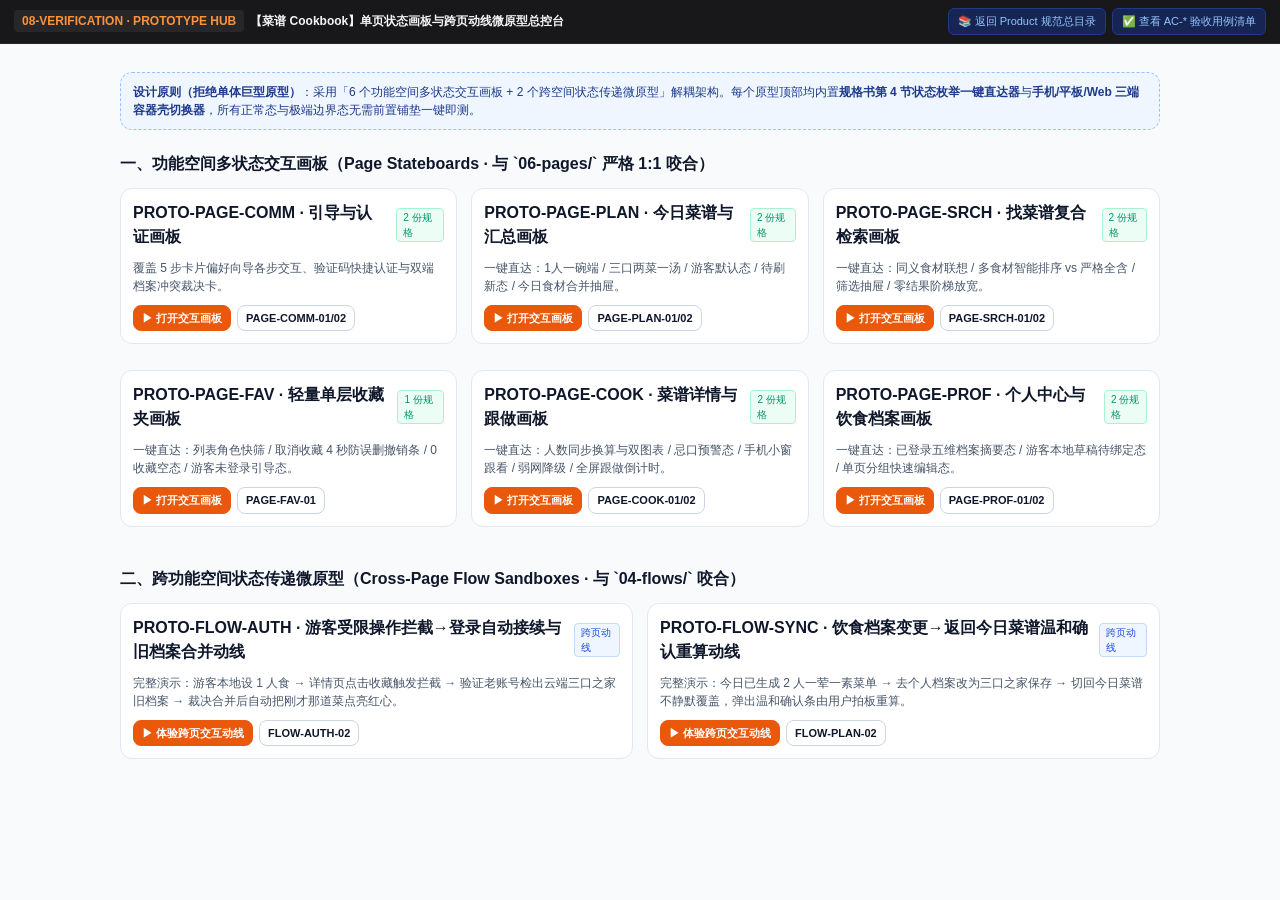
==== Product/spec/08-verification/prototypes/index.html @ 2d3c5433 "feat: impl product meta and spec separate" ====
<!DOCTYPE html>
<html lang="zh-CN">
<head>
  <meta charset="UTF-8" />
  <meta name="viewport" content="width=device-width, initial-scale=1.0" />
  <title>菜谱 Cookbook · 单页状态画板与跨页动线微原型总控台</title>
  <link rel="stylesheet" href="./shared/wireframe.css" />
</head>
<body style="background:#f8fafc;">
  <header class="wb-bar">
    <div class="wb-group">
      <span class="wb-tag">08-VERIFICATION · PROTOTYPE HUB</span>
      <strong>【菜谱 Cookbook】单页状态画板与跨页动线微原型总控台</strong>
    </div>
    <div class="wb-group">
      <a class="wb-btn wb-link" href="../../README.md">📚 返回 Product 规范总目录</a>
      <a class="wb-btn wb-link" href="../acceptance-criteria.md">✅ 查看 AC-* 验收用例清单</a>
    </div>
  </header>

  <main style="max-width:1080px;margin:28px auto;padding:0 20px;">
    <div class="banner blue" style="margin-bottom:22px;">
      <div>
        <strong>设计原则（拒绝单体巨型原型）</strong>：采用「6 个功能空间多状态交互画板 + 2 个跨空间状态传递微原型」解耦架构。每个原型顶部均内置<strong>规格书第 4 节状态枚举一键直达器</strong>与<strong>手机/平板/Web 三端容器壳切换器</strong>，所有正常态与极端边界态无需前置铺垫一键即测。
      </div>
    </div>

    <h2 style="font-size:16px;margin-bottom:12px;">一、功能空间多状态交互画板（Page Stateboards · 与 `06-pages/` 严格 1:1 咬合）</h2>
    <div style="display:grid;grid-template-columns:repeat(auto-fill, minmax(320px, 1fr));gap:14px;margin-bottom:28px;">
      <div class="card">
        <div class="h-row"><strong>PROTO-PAGE-COMM · 引导与认证画板</strong><span class="badge">2 份规格</span></div>
        <p class="h-sub" style="margin-bottom:10px;">覆盖 5 步卡片偏好向导各步交互、验证码快捷认证与双端档案冲突裁决卡。</p>
        <div class="chips">
          <a class="btn btn-primary btn-sm" href="./pages/common-onboarding.html">▶ 打开交互画板</a>
          <a class="btn btn-sm" href="../../06-pages/common-and-onboarding/onboarding-wizard.md">PAGE-COMM-01/02</a>
        </div>
      </div>

      <div class="card">
        <div class="h-row"><strong>PROTO-PAGE-PLAN · 今日菜谱与汇总画板</strong><span class="badge">2 份规格</span></div>
        <p class="h-sub" style="margin-bottom:10px;">一键直达：1人一碗端 / 三口两菜一汤 / 游客默认态 / 待刷新态 / 今日食材合并抽屉。</p>
        <div class="chips">
          <a class="btn btn-primary btn-sm" href="./pages/daily-plan.html">▶ 打开交互画板</a>
          <a class="btn btn-sm" href="../../06-pages/daily-plan/daily-meal-plan.md">PAGE-PLAN-01/02</a>
        </div>
      </div>

      <div class="card">
        <div class="h-row"><strong>PROTO-PAGE-SRCH · 找菜谱复合检索画板</strong><span class="badge">2 份规格</span></div>
        <p class="h-sub" style="margin-bottom:10px;">一键直达：同义食材联想 / 多食材智能排序 vs 严格全含 / 筛选抽屉 / 零结果阶梯放宽。</p>
        <div class="chips">
          <a class="btn btn-primary btn-sm" href="./pages/recipe-discovery.html">▶ 打开交互画板</a>
          <a class="btn btn-sm" href="../../06-pages/recipe-discovery/recipe-search.md">PAGE-SRCH-01/02</a>
        </div>
      </div>

      <div class="card">
        <div class="h-row"><strong>PROTO-PAGE-FAV · 轻量单层收藏夹画板</strong><span class="badge">1 份规格</span></div>
        <p class="h-sub" style="margin-bottom:10px;">一键直达：列表角色快筛 / 取消收藏 4 秒防误删撤销条 / 0 收藏空态 / 游客未登录引导态。</p>
        <div class="chips">
          <a class="btn btn-primary btn-sm" href="./pages/favorites.html">▶ 打开交互画板</a>
          <a class="btn btn-sm" href="../../06-pages/favorites/favorites-list.md">PAGE-FAV-01</a>
        </div>
      </div>

      <div class="card">
        <div class="h-row"><strong>PROTO-PAGE-COOK · 菜谱详情与跟做画板</strong><span class="badge">2 份规格</span></div>
        <p class="h-sub" style="margin-bottom:10px;">一键直达：人数同步换算与双图表 / 忌口预警态 / 手机小窗跟看 / 弱网降级 / 全屏跟做倒计时。</p>
        <div class="chips">
          <a class="btn btn-primary btn-sm" href="./pages/recipe-consumption.html">▶ 打开交互画板</a>
          <a class="btn btn-sm" href="../../06-pages/recipe-consumption/recipe-detail.md">PAGE-COOK-01/02</a>
        </div>
      </div>

      <div class="card">
        <div class="h-row"><strong>PROTO-PAGE-PROF · 个人中心与饮食档案画板</strong><span class="badge">2 份规格</span></div>
        <p class="h-sub" style="margin-bottom:10px;">一键直达：已登录五维档案摘要态 / 游客本地草稿待绑定态 / 单页分组快速编辑态。</p>
        <div class="chips">
          <a class="btn btn-primary btn-sm" href="./pages/user-profile.html">▶ 打开交互画板</a>
          <a class="btn btn-sm" href="../../06-pages/user-profile/profile-home.md">PAGE-PROF-01/02</a>
        </div>
      </div>
    </div>

    <h2 style="font-size:16px;margin-bottom:12px;">二、跨功能空间状态传递微原型（Cross-Page Flow Sandboxes · 与 `04-flows/` 咬合）</h2>
    <div style="display:grid;grid-template-columns:repeat(auto-fill, minmax(460px, 1fr));gap:14px;">
      <div class="card">
        <div class="h-row"><strong>PROTO-FLOW-AUTH · 游客受限操作拦截→登录自动接续与旧档案合并动线</strong><span class="badge blue">跨页动线</span></div>
        <p class="h-sub" style="margin-bottom:10px;">完整演示：游客本地设 1 人食 → 详情页点击收藏触发拦截 → 验证老账号检出云端三口之家旧档案 → 裁决合并后自动把刚才那道菜点亮红心。</p>
        <div class="chips">
          <a class="btn btn-primary btn-sm" href="./flows/flow-auth-and-merge.html">▶ 体验跨页交互动线</a>
          <a class="btn btn-sm" href="../../04-ia-and-flows/flows/auth-and-onboarding.md">FLOW-AUTH-02</a>
        </div>
      </div>

      <div class="card">
        <div class="h-row"><strong>PROTO-FLOW-SYNC · 饮食档案变更→返回今日菜谱温和确认重算动线</strong><span class="badge blue">跨页动线</span></div>
        <p class="h-sub" style="margin-bottom:10px;">完整演示：今日已生成 2 人一荤一素菜单 → 去个人档案改为三口之家保存 → 切回今日菜谱不静默覆盖，弹出温和确认条由用户拍板重算。</p>
        <div class="chips">
          <a class="btn btn-primary btn-sm" href="./flows/flow-profile-to-plan-sync.html">▶ 体验跨页交互动线</a>
          <a class="btn btn-sm" href="../../04-ia-and-flows/flows/meal-planning.md">FLOW-PLAN-02</a>
        </div>
      </div>
    </div>
  </main>
</body>
</html>
---- Product/spec/08-verification/prototypes/shared/wireframe.css ----
:root {
  --canvas: #e4e4e7;
  --page: #f8fafc;
  --surface: #ffffff;
  --muted: #f1f5f9;
  --accent-bg: #fff7ed;
  --warn-bg: #fef3c7;
  --ok-bg: #ecfdf5;
  --ink: #0f172a;
  --ink-2: #475569;
  --ink-3: #94a3b8;
  --line: #e2e8f0;
  --line-2: #cbd5e1;
  --accent: #ea580c;
  --danger: #e11d48;
  --ok: #059669;
  --r-sm: 8px;
  --r-md: 12px;
}
* { box-sizing: border-box; margin: 0; padding: 0; }
body {
  font-family: -apple-system, BlinkMacSystemFont, "PingFang SC", "Microsoft YaHei", sans-serif;
  background: var(--canvas);
  color: var(--ink);
  min-height: 100vh;
  display: flex;
  flex-direction: column;
  line-height: 1.5;
}
button, input { font: inherit; }
button { cursor: pointer; border: none; background: none; }
a { color: inherit; text-decoration: none; }

/* Spec Workbench Top Control Bar */
.wb-bar {
  background: #18181b;
  color: #f4f4f5;
  padding: 8px 14px;
  display: flex;
  flex-wrap: wrap;
  gap: 10px;
  align-items: center;
  justify-content: space-between;
  font-size: 12px;
  position: sticky;
  top: 0;
  z-index: 500;
  border-bottom: 1px solid #27272a;
}
.wb-group { display: flex; flex-wrap: wrap; align-items: center; gap: 6px; }
.wb-tag { background: #27272a; color: #fb923c; padding: 2px 8px; border-radius: 4px; font-weight: 700; }
.wb-label { color: #a1a1aa; font-size: 11px; margin-left: 4px; }
.wb-btn {
  background: #27272a;
  color: #e4e4e7;
  border: 1px solid #3f3f46;
  padding: 4px 9px;
  border-radius: 6px;
  font-size: 11px;
  transition: all 0.12s;
}
.wb-btn:hover { background: #3f3f46; color: #fff; }
.wb-btn.active { background: var(--accent); border-color: var(--accent); color: #fff; font-weight: 600; }
.wb-link { color: #93c5fd; border-color: #1e3a8a; background: #172554; }

/* Stage & Responsive Shell Containers */
.wb-stage { flex: 1; display: flex; justify-content: center; align-items: flex-start; padding: 16px; }
.wb-stage[data-vp="desktop"] { padding: 0; }

.shell {
  background: var(--page);
  position: relative;
  display: flex;
  overflow: hidden;
  box-shadow: 0 14px 36px rgba(15,23,42,0.16);
}
.shell[data-vp="mobile"] {
  width: 392px;
  height: 780px;
  border-radius: 26px;
  border: 6px solid #27272a;
  flex-direction: column;
}
.shell[data-vp="tablet"] {
  width: 920px;
  height: 660px;
  border-radius: 18px;
  border: 6px solid #27272a;
  flex-direction: row;
}
.shell[data-vp="desktop"] {
  width: 100%;
  min-height: calc(100vh - 46px);
  flex-direction: row;
  box-shadow: none;
}

.shell-nav {
  background: var(--surface);
  border-color: var(--line);
  display: flex;
  flex-shrink: 0;
}
.shell[data-vp="mobile"] .shell-nav {
  order: 2;
  height: 58px;
  border-top: 1px solid var(--line);
  justify-content: space-around;
  align-items: center;
}
.shell[data-vp="tablet"] .shell-nav {
  width: 76px;
  border-right: 1px solid var(--line);
  flex-direction: column;
  padding: 14px 6px;
  gap: 8px;
  align-items: center;
}
.shell[data-vp="desktop"] .shell-nav {
  width: 206px;
  border-right: 1px solid var(--line);
  flex-direction: column;
  padding: 18px 12px;
  gap: 6px;
}
.nav-tab {
  display: flex;
  align-items: center;
  gap: 6px;
  padding: 7px 10px;
  border-radius: var(--r-sm);
  color: var(--ink-2);
  font-size: 12px;
}
.shell[data-vp="mobile"] .nav-tab,
.shell[data-vp="tablet"] .nav-tab { flex-direction: column; gap: 2px; font-size: 10px; }
.shell[data-vp="desktop"] .nav-tab { width: 100%; font-size: 13px; }
.nav-tab.active { background: var(--accent-bg); color: var(--accent); font-weight: 700; }

.shell-main { flex: 1; overflow-y: auto; position: relative; }
.wrap { padding: 14px; }
.shell[data-vp="tablet"] .wrap { padding: 18px 22px; }
.shell[data-vp="desktop"] .wrap { max-width: 1140px; margin: 0 auto; padding: 24px 28px; }

/* Wireframe Atomic Blocks */
.card { background: var(--surface); border: 1px solid var(--line); border-radius: var(--r-md); padding: 12px; margin-bottom: 12px; }
.h-row { display: flex; justify-content: space-between; align-items: center; gap: 8px; margin-bottom: 10px; }
.h-title { font-size: 17px; font-weight: 700; }
.h-sub { font-size: 12px; color: var(--ink-2); }
.chips { display: flex; flex-wrap: wrap; gap: 6px; align-items: center; }
.chip {
  padding: 4px 10px;
  border-radius: 99px;
  border: 1px solid var(--line-2);
  background: var(--surface);
  font-size: 12px;
  color: var(--ink-2);
}
.chip.active { background: var(--ink); color: #fff; border-color: var(--ink); }
.chip.accent { background: var(--accent-bg); color: var(--accent); border-color: #fed7aa; font-weight: 600; }

.btn {
  display: inline-flex;
  align-items: center;
  justify-content: center;
  gap: 5px;
  padding: 7px 12px;
  border-radius: var(--r-sm);
  border: 1px solid var(--line-2);
  background: var(--surface);
  font-size: 12px;
  font-weight: 600;
  color: var(--ink);
}
.btn-primary { background: var(--accent); border-color: var(--accent); color: #fff; }
.btn-sm { padding: 4px 8px; font-size: 11px; }

.banner {
  padding: 10px 12px;
  border-radius: var(--r-md);
  border: 1px dashed #fdba74;
  background: var(--accent-bg);
  font-size: 12px;
  display: flex;
  justify-content: space-between;
  align-items: center;
  gap: 10px;
  margin-bottom: 12px;
}
.banner.blue { background: #eff6ff; border-color: #93c5fd; color: #1e3a8a; }

.grid-cards { display: grid; gap: 10px; grid-template-columns: 1fr; }
.shell[data-vp="tablet"] .grid-cards { grid-template-columns: repeat(2, 1fr); }
.shell[data-vp="desktop"] .grid-cards { grid-template-columns: repeat(3, 1fr); }

.rcard {
  display: flex;
  gap: 10px;
  padding: 9px;
  border: 1px solid var(--line);
  border-radius: var(--r-sm);
  background: #fff;
  position: relative;
}
.rthumb {
  width: 78px;
  height: 78px;
  border-radius: 8px;
  border: 1px solid var(--line-2);
  background: repeating-linear-gradient(-45deg, #f1f5f9, #f1f5f9 6px, #e2e8f0 6px, #e2e8f0 12px);
  display: flex;
  flex-direction: column;
  align-items: center;
  justify-content: center;
  position: relative;
  flex-shrink: 0;
  font-size: 22px;
}
.rrole { position: absolute; top: 3px; left: 3px; background: #0f172a; color: #fff; font-size: 9px; padding: 1px 4px; border-radius: 3px; }
.rvid { position: absolute; bottom: 3px; right: 3px; background: #fff; font-size: 9px; padding: 0 4px; border-radius: 3px; border: 1px solid var(--line); }
.badge { font-size: 10px; padding: 1px 6px; border-radius: 4px; background: var(--ok-bg); color: var(--ok); border: 1px solid #a7f3d0; }
.badge.blue { background: #eff6ff; color: #1d4ed8; border-color: #bfdbfe; }
.badge.warn { background: var(--warn-bg); color: #b45309; border-color: #fde68a; }

.modal-mask {
  position: absolute;
  inset: 0;
  background: rgba(15,23,42,0.48);
  display: flex;
  align-items: flex-end;
  justify-content: center;
  z-index: 60;
}
.shell[data-vp="tablet"] .modal-mask,
.shell[data-vp="desktop"] .modal-mask { align-items: center; }
.sheet-box {
  background: #fff;
  width: 100%;
  max-height: 85%;
  border-radius: 16px 16px 0 0;
  display: flex;
  flex-direction: column;
  overflow: hidden;
}
.shell[data-vp="tablet"] .sheet-box,
.shell[data-vp="desktop"] .sheet-box { max-width: 480px; border-radius: 14px; }
.sheet-hd { padding: 12px 14px; border-bottom: 1px solid var(--line); font-weight: 700; display: flex; justify-content: space-between; }
.sheet-bd { padding: 14px; overflow-y: auto; flex: 1; }
.sheet-ft { padding: 10px 14px; border-top: 1px solid var(--line); display: flex; justify-content: space-between; gap: 8px; }

.snackbar {
  position: absolute;
  bottom: 68px;
  left: 50%;
  transform: translateX(-50%);
  background: #18181b;
  color: #fff;
  padding: 8px 14px;
  border-radius: 99px;
  font-size: 12px;
  display: flex;
  gap: 10px;
  z-index: 90;
  white-space: nowrap;
}
.snackbar button { color: #fb923c; font-weight: 700; }
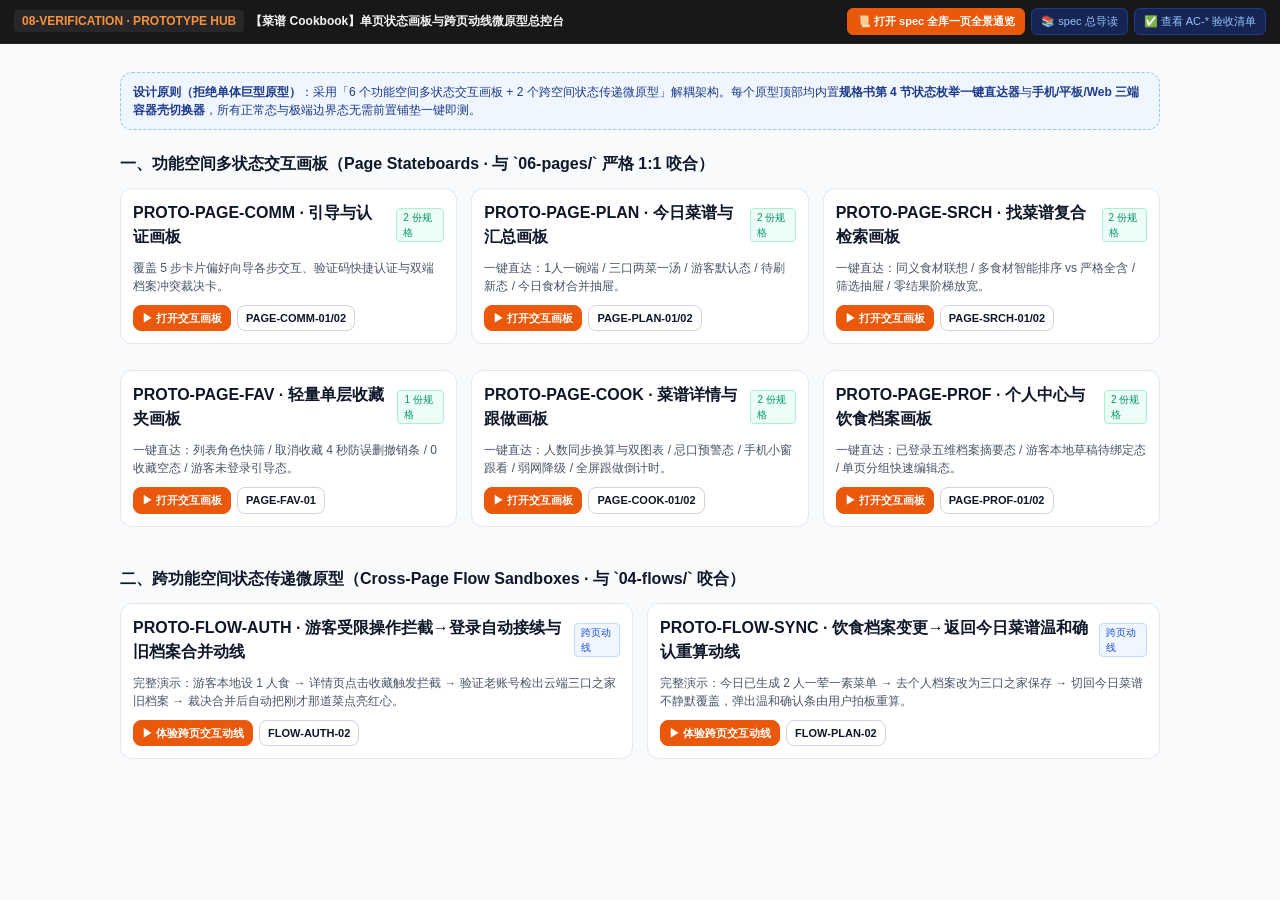
==== commit ae529d69: "feat: update doc preview" ====
--- a/Product/spec/08-verification/prototypes/index.html
+++ b/Product/spec/08-verification/prototypes/index.html
@@ -13,8 +13,9 @@
       <strong>【菜谱 Cookbook】单页状态画板与跨页动线微原型总控台</strong>
     </div>
     <div class="wb-group">
-      <a class="wb-btn wb-link" href="../../README.md">📚 返回 Product 规范总目录</a>
-      <a class="wb-btn wb-link" href="../acceptance-criteria.md">✅ 查看 AC-* 验收用例清单</a>
+      <a class="wb-btn active" href="/spec">📜 打开 spec 全库一页全景通览</a>
+      <a class="wb-btn wb-link" href="../../README.md">📚 spec 总导读</a>
+      <a class="wb-btn wb-link" href="../acceptance-criteria.md">✅ 查看 AC-* 验收清单</a>
     </div>
   </header>
 
